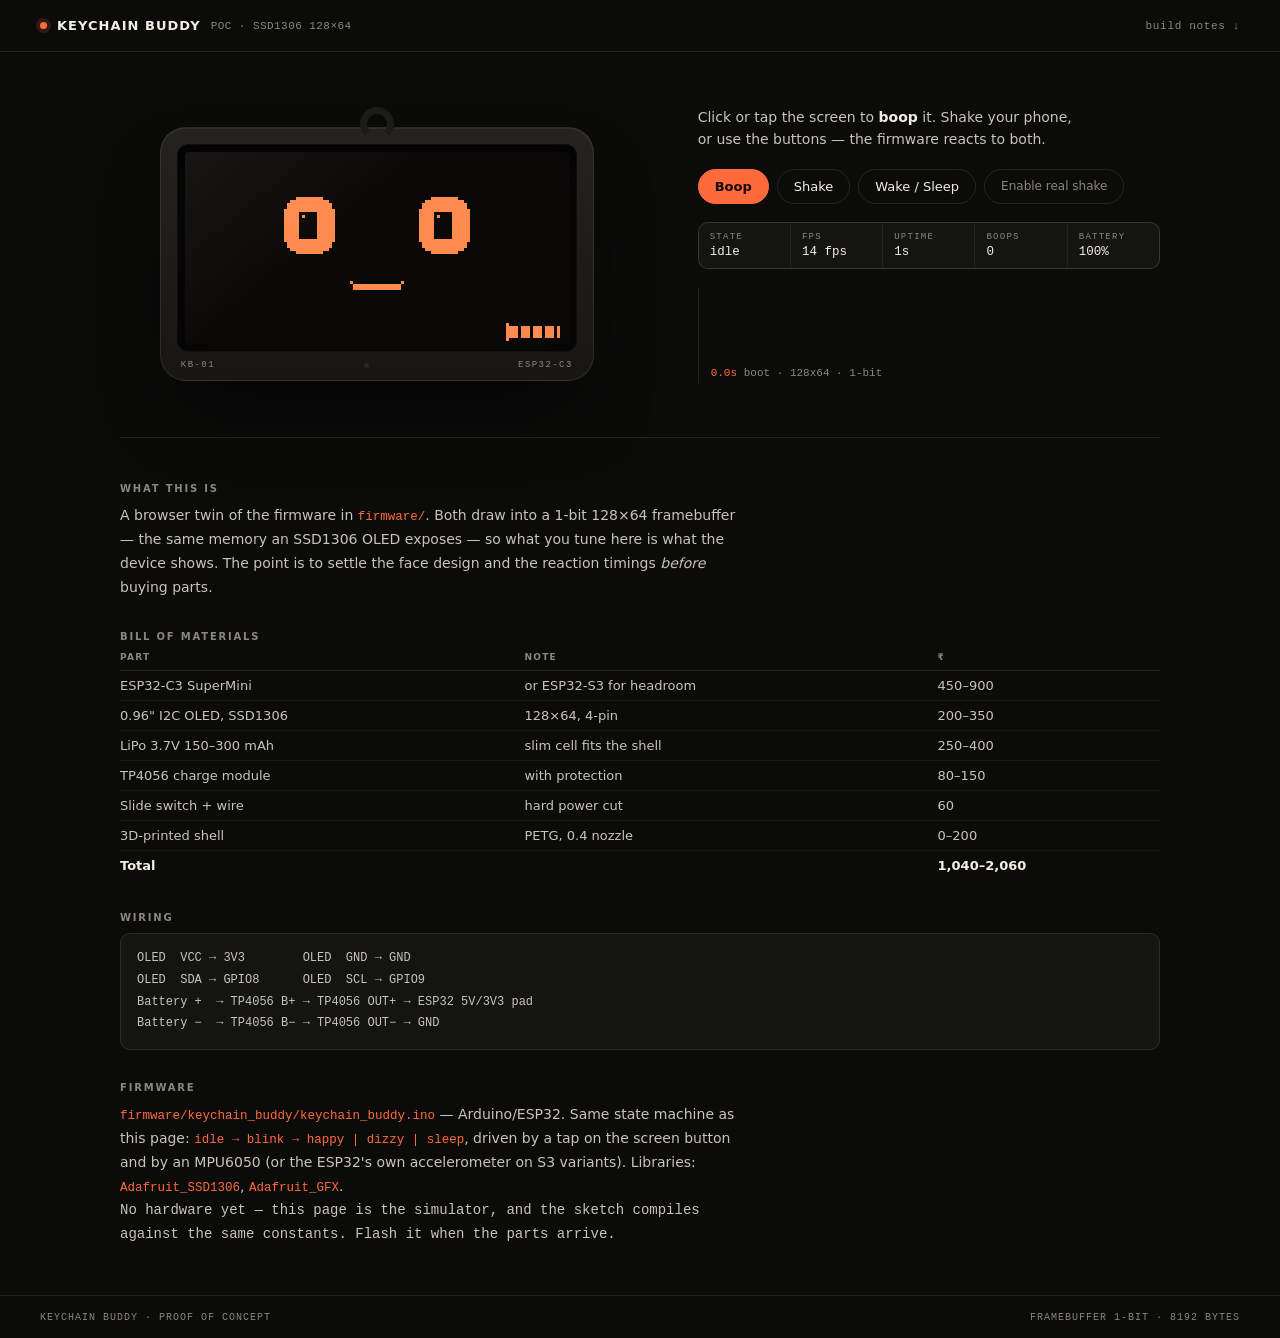
==== index.html @ 7d58303d "Keychain Buddy POC: 128x64 pixel pet, browser simulator + ESP32 firmware A browser twin of the firmw" ====
<!DOCTYPE html>
<html lang="en">
<head>
<meta charset="UTF-8">
<meta name="viewport" content="width=device-width, initial-scale=1.0">
<title>Keychain Buddy — POC</title>
<meta name="description" content="A 128x64 pixel pet for an ESP32 keychain. Browser simulator of the firmware behaviour.">
<meta name="theme-color" content="#0b0b0a">
<link rel="canonical" href="https://vishnuvsdevtech.github.io/keychain-buddy/">
<meta property="og:title" content="Keychain Buddy — 128×64 pixel pet">
<meta property="og:description" content="A monochrome pixel companion for an ESP32 + OLED keychain. Browser simulator, real firmware logic.">
<meta property="og:type" content="website">
<meta name="twitter:card" content="summary_large_image">
<link rel="stylesheet" href="assets/style.css">
</head>
<body>

<header class="top">
  <div class="brand">
    <span class="dot" aria-hidden="true"></span>
    <strong>KEYCHAIN BUDDY</strong>
    <span class="tag mono">POC · SSD1306 128×64</span>
  </div>
  <a class="gh mono" href="#build">build notes ↓</a>
</header>

<main>
  <section class="stage">

    <div class="device" id="device">
      <div class="ring" aria-hidden="true"></div>
      <div class="shell">
        <div class="bezel">
          <canvas id="screen" width="128" height="64" aria-label="Simulated OLED screen showing the pixel pet"></canvas>
          <div class="glass" aria-hidden="true"></div>
        </div>
        <div class="under mono">
          <span>KB-01</span>
          <span id="led" class="led" aria-hidden="true"></span>
          <span>ESP32-C3</span>
        </div>
      </div>
    </div>

    <div class="controls">
      <p class="hint">
        Click or tap the screen to <b>boop</b> it. Shake your phone, or use the buttons —
        the firmware reacts to both.
      </p>

      <div class="btns">
        <button id="boop" class="btn solid">Boop</button>
        <button id="shake" class="btn">Shake</button>
        <button id="wake" class="btn">Wake / Sleep</button>
        <button id="motion" class="btn ghost">Enable real shake</button>
      </div>

      <dl class="readout mono">
        <div><dt>state</dt><dd id="st-state">idle</dd></div>
        <div><dt>fps</dt><dd id="st-fps">—</dd></div>
        <div><dt>uptime</dt><dd id="st-up">0s</dd></div>
        <div><dt>boops</dt><dd id="st-boops">0</dd></div>
        <div><dt>battery</dt><dd id="st-bat">100%</dd></div>
      </dl>

      <div class="log mono" id="log" aria-live="polite"></div>
    </div>
  </section>

  <section id="build" class="build">
    <h2>What this is</h2>
    <p>
      A browser twin of the firmware in <code>firmware/</code>. Both draw into a
      1-bit 128×64 framebuffer — the same memory an SSD1306 OLED exposes — so what
      you tune here is what the device shows. The point is to settle the face
      design and the reaction timings <em>before</em> buying parts.
    </p>

    <h2>Bill of materials</h2>
    <table>
      <tr><th>Part</th><th>Note</th><th>₹</th></tr>
      <tr><td>ESP32-C3 SuperMini</td><td>or ESP32-S3 for headroom</td><td>450–900</td></tr>
      <tr><td>0.96" I2C OLED, SSD1306</td><td>128×64, 4-pin</td><td>200–350</td></tr>
      <tr><td>LiPo 3.7V 150–300 mAh</td><td>slim cell fits the shell</td><td>250–400</td></tr>
      <tr><td>TP4056 charge module</td><td>with protection</td><td>80–150</td></tr>
      <tr><td>Slide switch + wire</td><td>hard power cut</td><td>60</td></tr>
      <tr><td>3D-printed shell</td><td>PETG, 0.4 nozzle</td><td>0–200</td></tr>
      <tr class="total"><td colspan="2">Total</td><td>1,040–2,060</td></tr>
    </table>

    <h2>Wiring</h2>
    <pre class="mono">OLED  VCC → 3V3        OLED  GND → GND
OLED  SDA → GPIO8      OLED  SCL → GPIO9
Battery +  → TP4056 B+ → TP4056 OUT+ → ESP32 5V/3V3 pad
Battery −  → TP4056 B− → TP4056 OUT− → GND</pre>

    <h2>Firmware</h2>
    <p>
      <code>firmware/keychain_buddy/keychain_buddy.ino</code> — Arduino/ESP32.
      Same state machine as this page: <code>idle → blink → happy | dizzy | sleep</code>,
      driven by a tap on the screen button and by an MPU6050 (or the ESP32's own
      accelerometer on S3 variants). Libraries: <code>Adafruit_SSD1306</code>,
      <code>Adafruit_GFX</code>.
    </p>
    <p class="fine mono">
      No hardware yet — this page is the simulator, and the sketch compiles against the
      same constants. Flash it when the parts arrive.
    </p>
  </section>
</main>

<footer class="foot mono">
  <span>Keychain Buddy · proof of concept</span>
  <span>framebuffer 1-bit · 8192 bytes</span>
</footer>

<script src="assets/buddy-core.js"></script>
<script src="assets/buddy.js"></script>
</body>
</html>
---- assets/style.css ----
/* Keychain Buddy — POC
   Palette mirrors the hardware: one pixel channel on an unlit OLED. */

:root{
  --bg:#0b0b0a;
  --panel:#141412;
  --shell:#1c1b18;
  --ink:#f2eee6;
  --ink-2:#c9c4ba;
  --muted:#8b877f;
  --line:rgba(242,238,230,.10);
  --accent:#ff6a3d;
  --pix:#ff8a4d;          /* lit pixel */
  --oled:#0a0908;         /* unlit pixel */
  --mono:'Geist Mono',ui-monospace,'SF Mono',Menlo,monospace;
  --sans:'Geist',ui-sans-serif,system-ui,-apple-system,'Segoe UI',sans-serif;
}

*{box-sizing:border-box}
html,body{margin:0}
body{
  background:var(--bg);
  color:var(--ink);
  font-family:var(--sans);
  -webkit-font-smoothing:antialiased;
  min-height:100vh;
  display:flex; flex-direction:column;
}
.mono{font-family:var(--mono)}

/* ---------- header ---------- */
.top{
  display:flex; align-items:center; justify-content:space-between;
  padding:18px clamp(16px,4vw,40px);
  border-bottom:1px solid var(--line);
}
.brand{display:flex; align-items:center; gap:10px; font-size:13px; letter-spacing:.08em}
.brand .dot{width:7px;height:7px;border-radius:50%;background:var(--accent);
  box-shadow:0 0 0 4px rgba(255,106,61,.15)}
.tag{color:var(--muted); font-size:11px; letter-spacing:.04em}
.gh{color:var(--muted); font-size:11px; text-decoration:none; letter-spacing:.06em}
.gh:hover{color:var(--accent)}

/* ---------- stage ---------- */
main{flex:1; width:100%; max-width:1120px; margin:0 auto; padding:0 clamp(16px,4vw,40px)}

.stage{
  display:grid; grid-template-columns:minmax(0,1fr) minmax(0,.9fr);
  gap:clamp(24px,5vw,64px); align-items:center;
  padding:clamp(28px,6vh,64px) 0;
}
@media (max-width:820px){ .stage{grid-template-columns:1fr; gap:32px} }

/* ---------- device ---------- */
.device{display:flex; flex-direction:column; align-items:center; position:relative}
.ring{
  width:34px;height:34px;border-radius:50%;
  border:7px solid var(--shell);
  border-bottom-color:transparent;
  margin-bottom:-14px; position:relative; z-index:2;
}
.shell{
  background:linear-gradient(180deg,#242320,#171614);
  border:1px solid rgba(242,238,230,.09);
  border-radius:26px;
  padding:16px 16px 10px;
  box-shadow:0 40px 80px -30px rgba(0,0,0,.9), inset 0 1px 0 rgba(255,255,255,.05);
  position:relative;
}
.bezel{
  background:#080807;
  border-radius:12px;
  padding:8px;
  position:relative;
  box-shadow:inset 0 0 0 1px rgba(255,255,255,.04), inset 0 10px 30px rgba(0,0,0,.8);
}
#screen{
  display:block;
  width:min(64vw, 384px);
  height:auto;
  aspect-ratio:2/1;
  image-rendering:pixelated;
  image-rendering:crisp-edges;
  border-radius:4px;
  background:var(--oled);
  cursor:pointer;
  touch-action:manipulation;
}
.glass{
  position:absolute; inset:8px; border-radius:4px; pointer-events:none;
  background:linear-gradient(140deg, rgba(255,255,255,.055), transparent 42%);
}
.under{
  display:flex; align-items:center; justify-content:space-between;
  font-size:9px; letter-spacing:.16em; color:var(--muted);
  padding:8px 4px 0;
}
.led{width:5px;height:5px;border-radius:50%;background:#2a2825;transition:background .25s}
.led.on{background:var(--accent); box-shadow:0 0 8px var(--accent)}

/* ---------- controls ---------- */
.controls{display:flex; flex-direction:column; gap:18px}
.hint{margin:0; color:var(--ink-2); font-size:14px; line-height:1.6; max-width:44ch}
.hint b{color:var(--ink)}

.btns{display:flex; flex-wrap:wrap; gap:8px}
.btn{
  font:inherit; font-size:13px; color:var(--ink);
  background:transparent; border:1px solid var(--line);
  border-radius:999px; padding:9px 16px; cursor:pointer;
  transition:border-color .2s, color .2s, background .2s, transform .1s;
}
.btn:hover{border-color:rgba(242,238,230,.32)}
.btn:active{transform:translateY(1px)}
.btn.solid{background:var(--accent); border-color:var(--accent); color:#160a05; font-weight:600}
.btn.solid:hover{background:#ff7d55}
.btn.ghost{color:var(--muted); font-size:12px}
.btn[disabled]{opacity:.4; cursor:default}

.readout{
  display:grid; grid-template-columns:repeat(auto-fit,minmax(84px,1fr));
  gap:1px; margin:0; background:var(--line);
  border:1px solid var(--line); border-radius:10px; overflow:hidden;
}
.readout > div{background:var(--panel); padding:9px 11px}
.readout dt{font-size:9px; letter-spacing:.14em; text-transform:uppercase; color:var(--muted)}
.readout dd{margin:3px 0 0; font-size:12.5px; color:var(--ink)}

.log{
  font-size:11px; line-height:1.75; color:var(--muted);
  border-left:1px solid var(--line); padding-left:12px;
  height:96px; overflow:hidden; display:flex; flex-direction:column-reverse;
}
.log span{white-space:nowrap; overflow:hidden; text-overflow:ellipsis}
.log b{color:var(--accent); font-weight:500}

/* ---------- build notes ---------- */
.build{border-top:1px solid var(--line); padding:clamp(28px,5vh,56px) 0 48px}
.build h2{
  font-size:10px; letter-spacing:.18em; text-transform:uppercase;
  color:var(--muted); font-weight:600; margin:32px 0 10px;
}
.build h2:first-child{margin-top:0}
.build p{color:var(--ink-2); font-size:14px; line-height:1.7; max-width:70ch; margin:0}
.build code{font-family:var(--mono); font-size:12.5px; color:var(--accent)}
.build table{width:100%; border-collapse:collapse; margin-top:6px; font-size:13px}
.build th{
  text-align:left; font-size:9px; letter-spacing:.14em; text-transform:uppercase;
  color:var(--muted); font-weight:600; padding:0 8px 8px 0; border-bottom:1px solid var(--line);
}
.build td{padding:7px 8px 7px 0; border-bottom:1px solid rgba(242,238,230,.05); color:var(--ink-2)}
.build tr.total td{color:var(--ink); font-weight:600; border-bottom:none}
.build pre{
  font-size:12px; line-height:1.8; color:var(--ink-2);
  background:var(--panel); border:1px solid var(--line); border-radius:10px;
  padding:14px 16px; overflow-x:auto; margin:6px 0 0;
}
.fine{font-size:11.5px; color:var(--muted); margin-top:14px}

/* ---------- footer ---------- */
.foot{
  display:flex; justify-content:space-between; gap:12px; flex-wrap:wrap;
  padding:16px clamp(16px,4vw,40px); border-top:1px solid var(--line);
  font-size:10px; letter-spacing:.1em; color:var(--muted); text-transform:uppercase;
}

@media (prefers-reduced-motion: reduce){
  .btn{transition:none}
}
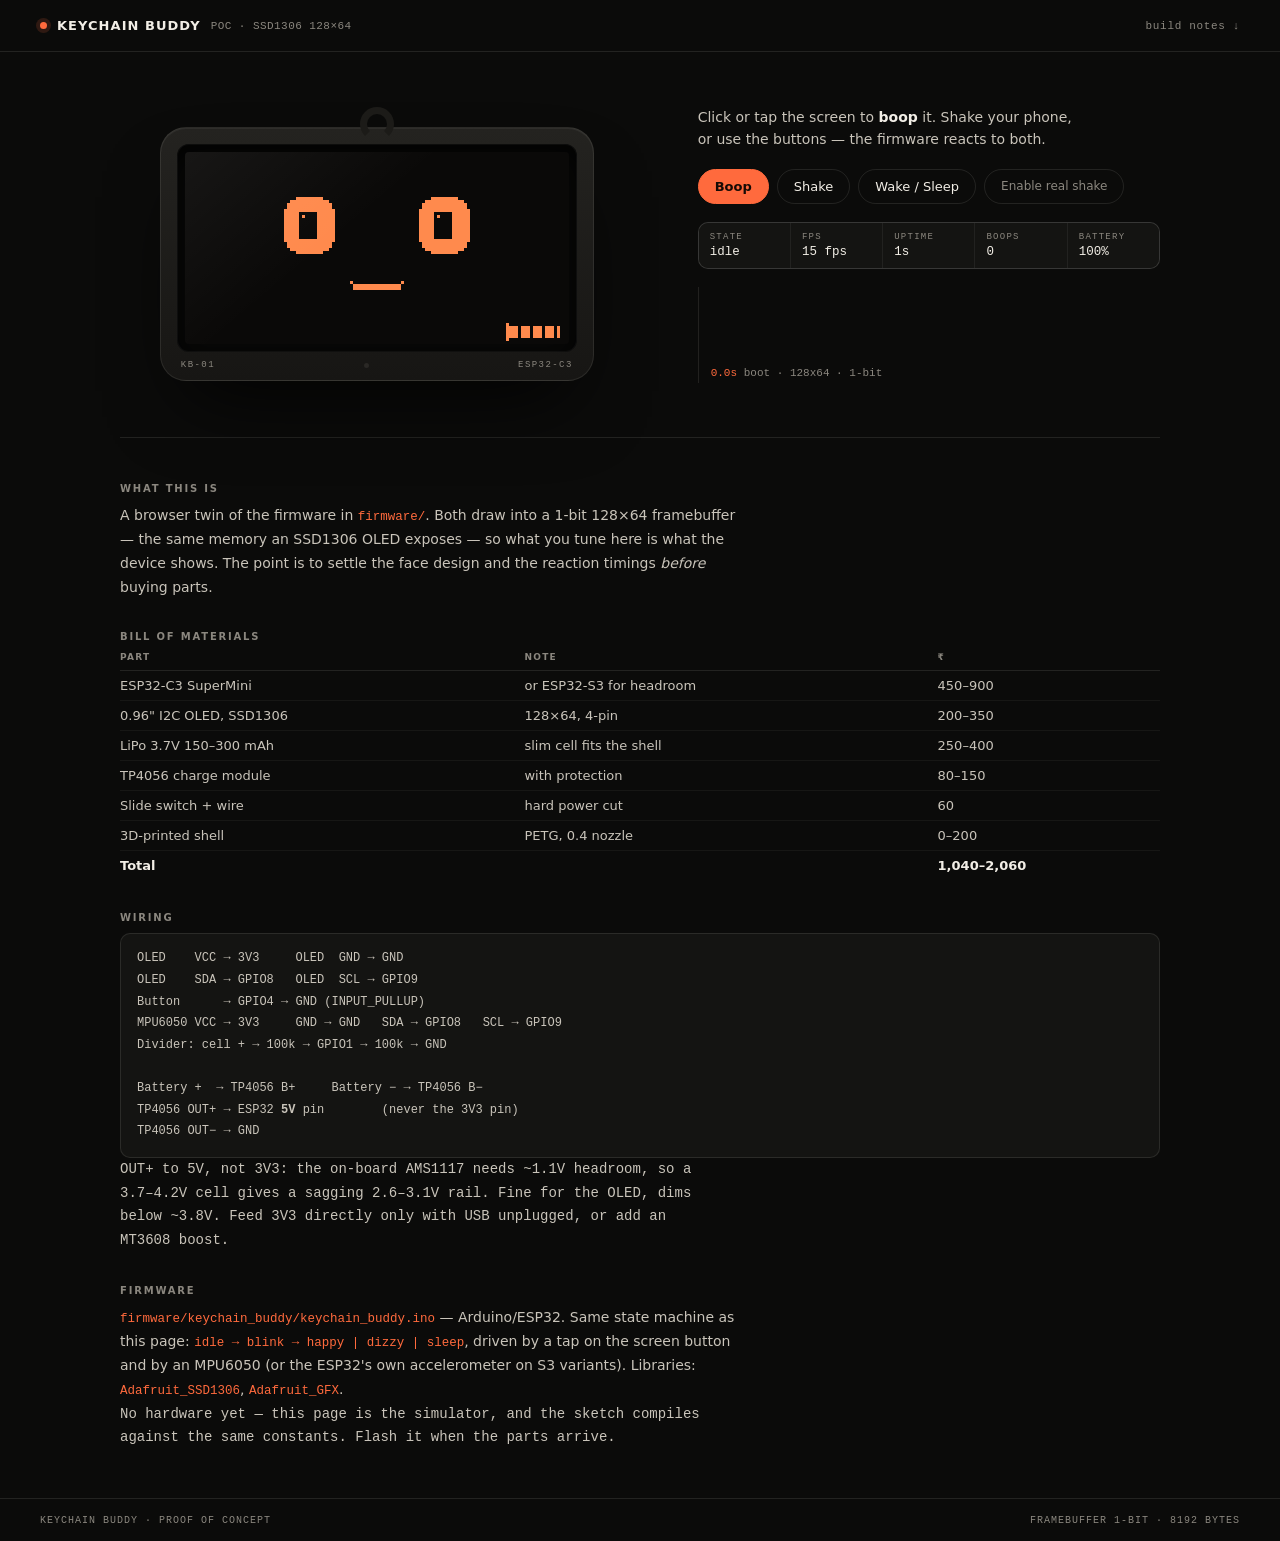
==== commit c01abd8c: "Firmware: wake source, shake input, battery gauge; fix wiring docs Four findings from review, all co" ====
--- a/index.html
+++ b/index.html
@@ -89,10 +89,20 @@
     </table>
 
     <h2>Wiring</h2>
-    <pre class="mono">OLED  VCC → 3V3        OLED  GND → GND
-OLED  SDA → GPIO8      OLED  SCL → GPIO9
-Battery +  → TP4056 B+ → TP4056 OUT+ → ESP32 5V/3V3 pad
-Battery −  → TP4056 B− → TP4056 OUT− → GND</pre>
+    <pre class="mono">OLED    VCC → 3V3     OLED  GND → GND
+OLED    SDA → GPIO8   OLED  SCL → GPIO9
+Button      → GPIO4 → GND (INPUT_PULLUP)
+MPU6050 VCC → 3V3     GND → GND   SDA → GPIO8   SCL → GPIO9
+Divider: cell + → 100k → GPIO1 → 100k → GND
+
+Battery +  → TP4056 B+     Battery − → TP4056 B−
+TP4056 OUT+ → ESP32 <b>5V</b> pin        (never the 3V3 pin)
+TP4056 OUT− → GND</pre>
+    <p class="fine mono">
+      OUT+ to 5V, not 3V3: the on-board AMS1117 needs ~1.1V headroom, so a 3.7–4.2V cell
+      gives a sagging 2.6–3.1V rail. Fine for the OLED, dims below ~3.8V. Feed 3V3 directly
+      only with USB unplugged, or add an MT3608 boost.
+    </p>
 
     <h2>Firmware</h2>
     <p>
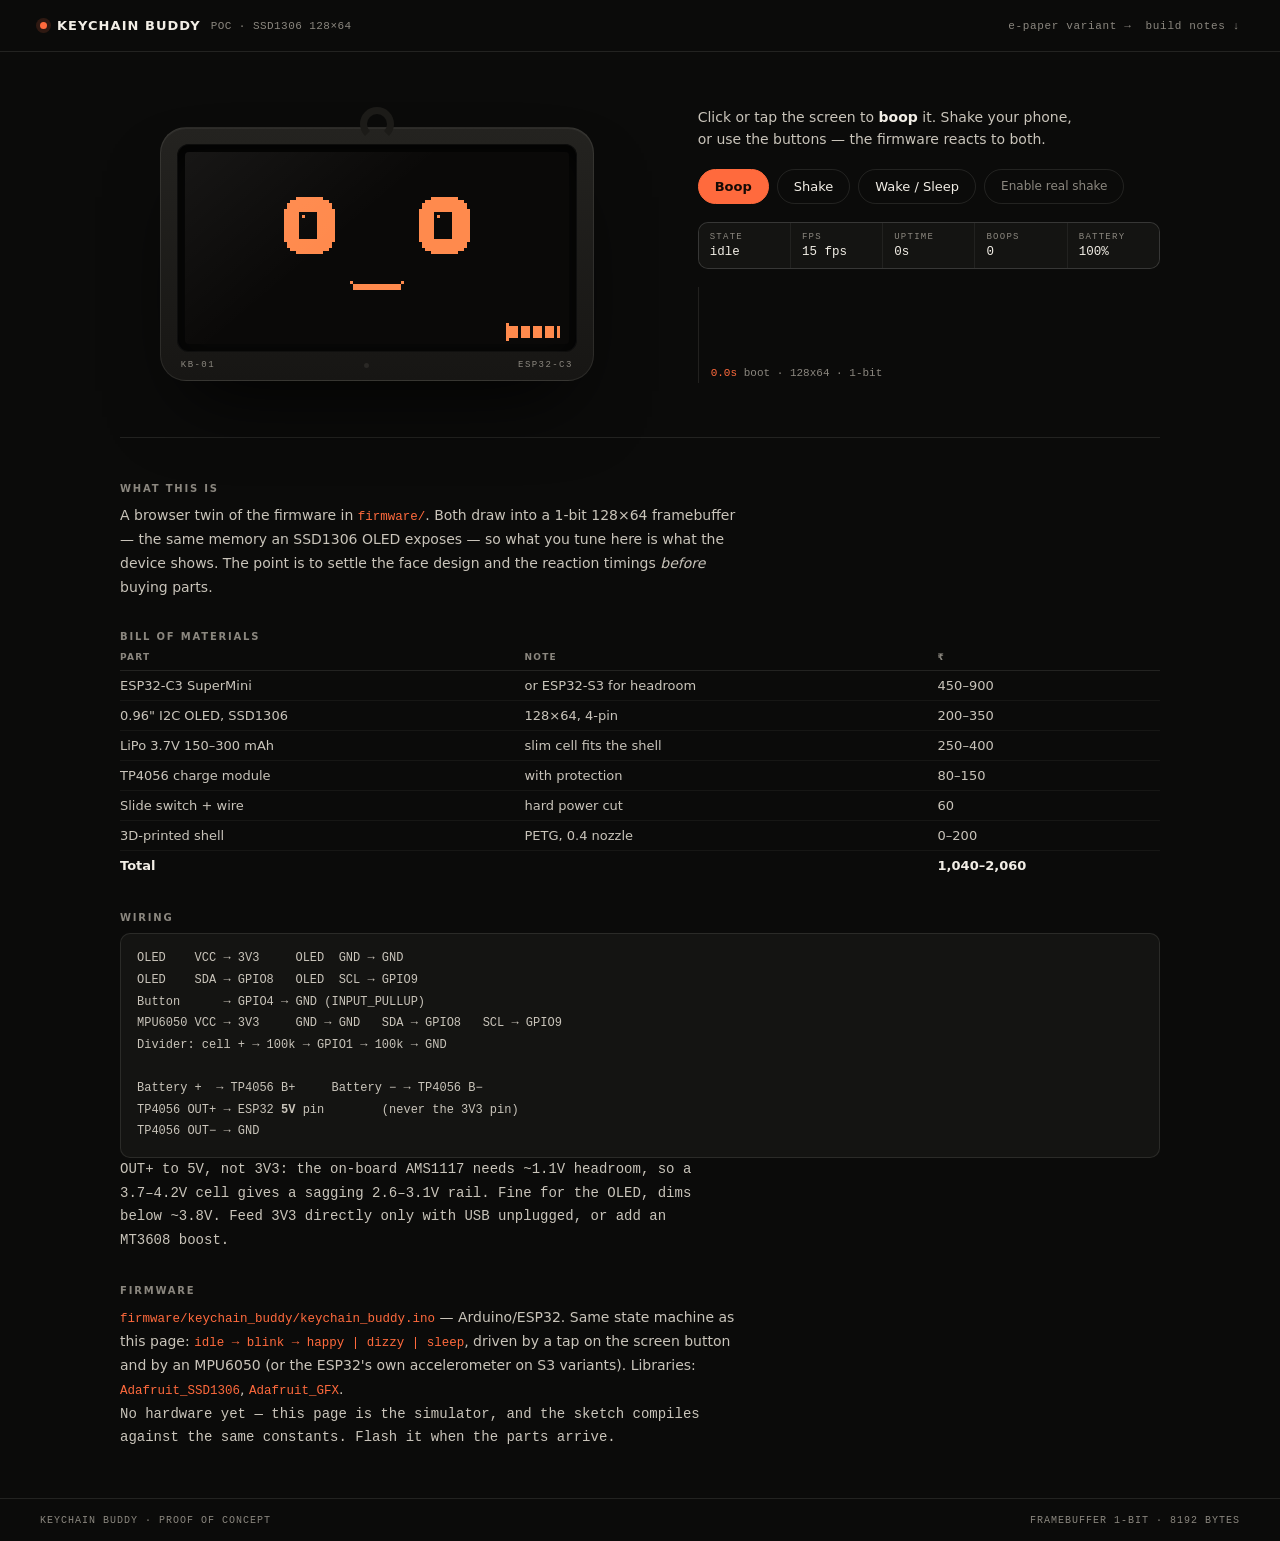
==== commit 8010f149: "Add e-paper variant POC: same face, bistable physics A second page (eink.html) running the same budd" ====
--- a/index.html
+++ b/index.html
@@ -21,7 +21,10 @@
     <strong>KEYCHAIN BUDDY</strong>
     <span class="tag mono">POC · SSD1306 128×64</span>
   </div>
-  <a class="gh mono" href="#build">build notes ↓</a>
+  <div class="head-links">
+    <a class="gh mono" href="eink.html">e-paper variant →</a>
+    <a class="gh mono" href="#build">build notes ↓</a>
+  </div>
 </header>
 
 <main>
--- a/assets/style.css
+++ b/assets/style.css
@@ -39,6 +39,8 @@
   box-shadow:0 0 0 4px rgba(255,106,61,.15)}
 .tag{color:var(--muted); font-size:11px; letter-spacing:.04em}
 .gh{color:var(--muted); font-size:11px; text-decoration:none; letter-spacing:.06em}
+.head-links{display:flex; align-items:center; gap:14px; flex-wrap:wrap}
+.head-links .gh:hover{color:var(--ink)}
 .gh:hover{color:var(--accent)}
 
 /* ---------- stage ---------- */
